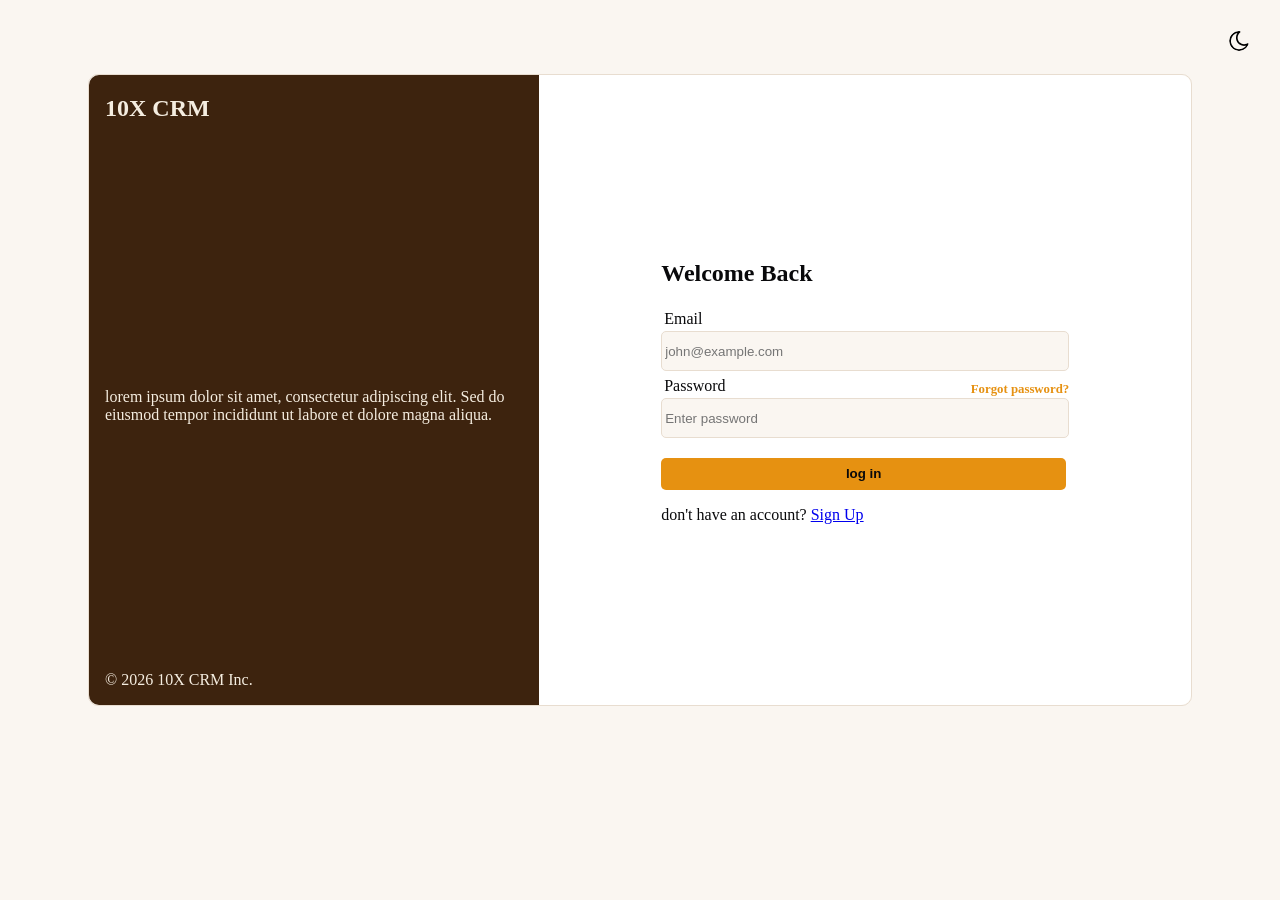
==== index.html @ f9faeac2 "(login) add the login page and all the validations needed" ====
<!DOCTYPE html>
<html lang="en">
<head>
    <meta charset="UTF-8">
    <meta name="viewport" content="width=device-width, initial-scale=1.0">
    <title>10x CRM</title>
    <link rel="stylesheet" href="./css/style.css">
</head>
<body class="light">
    <div id="theme-toggle">
        <a href="#">
            <img src="./assets/sleep-mode.svg" alt="theme icon" id="theme-icon">
        </a>
    </div>
    <main class="login-page">
        <!-- Left side -->
        <section class="left-section">
            <h1>10X CRM</h1>
            <p>lorem ipsum dolor sit amet, consectetur adipiscing elit. Sed do eiusmod tempor incididunt ut labore et dolore magna aliqua. </p>
            <span>© 2026 10X CRM Inc.</span>
        </section>
        <!-- Right side (form) -->
        <section class="form-section">

            <form id="login-form" novalidate>

                <h2>Welcome Back</h2>

                <div class="input-group">
                    <label for="email">Email</label>
                    <input
                        type="email"
                        id="email"
                        name="email"
                        placeholder="john@example.com"
                        required
                    >
                    <span class="error-message"></span>
                </div>

                <div class="input-group">
                    <div class="label-forgot">
                        <label for="password">Password</label>
                        <a href="#" class="forgot-pass">Forgot password?</a>
                    </div>
                    <input
                        type="password"
                        id="password"
                        name="password"
                        placeholder="Enter password"
                        required
                    >
                    <span class="error-message"></span>
                </div>

                <button type="submit">
                    log in
                </button>

                <p class="login-link">
                    don't have an account?
                    <a href="signup.html">Sign Up</a>
                </p>

            </form>

        </section>
    </main>

    <script src="./js/auth.js"></script>
    <script src="./js/login.js"></script>
    <script src="./js/theme.js"></script>
</body>
---- css/style.css ----
:root {
  --color-bg-light: #faf6f1;
  --color-bg-dark:#2c1a0e;
  --color-border-light:#E8DDD0;
  --color-border-dark: #1a0f08;
  --color-text-light:#f5ede0;
  --color-text-dark:#09090b;
  --color-accent:#e69111;
  --color-bg-card-light:#FFFFFF;
  --color-bg-card-dark:#3d230e;
  --color-hover-light:#3d241029;
  --color-hover-dark: #3d2410;
  --icon-size-light: 20px;
  --icon-size-dark: 40px;
  --icon-padding-light: 7px;
  --icon-padding-dark: 0px;
  --color-bg: var(--color-bg-light);
  --color-text: var(--color-text-dark);
  --color-border: var(--color-border-light);
  --color-bg2:var(--color-bg-card-dark);
  --color-text2:var(--color-text-light);
  --color-bg-card:var(--color-bg-card-light);
  --color-hover: var(--color-hover-light);
  --icon-size: var(--icon-size-light);
  --icon-padding: var(--icon-padding-light);
}

body.dark {
  --color-bg: var(--color-bg-dark);
  --color-text: var(--color-text-light);
  --color-border: var(--color-border-dark);
  --color-bg2:var(--color-border-dark);
  --color-text2:var(--color-text-light);
  --color-bg-card:var(--color-bg-card-dark);
  --color-hover: var(--color-hover-dark);
  --icon-size: var(--icon-size-dark);
  --icon-padding: var(--icon-padding-dark);
}

.login-page {
  display: flex;
  flex-direction: row;
  justify-content: center;
  border: 1px solid var(--color-border);
  border-radius: 10px;
  margin: 0 5rem;
  color: var(--color-text);
  height: 70vh;
}
.login-page section {
  display: flex;
  flex-direction: column;
}

.label-forgot {
  display: flex;
  flex-direction: row;
  justify-content: space-between;
}
.label-forgot .forgot-pass {
  color: var(--color-accent);
  text-decoration: none;
  font-size: 0.8rem;
  padding-top: 0.5rem;
  margin: 0;
  font-weight: 700;
}

body {
  background-color: var(--color-bg);
}

#theme-toggle {
  padding: 1rem;
}
#theme-toggle a {
  display: flex;
  justify-content: flex-end;
}
#theme-toggle a img {
  width: var(--icon-size);
  height: var(--icon-size);
  border-radius: 50%;
  padding: var(--icon-padding);
}
#theme-toggle a img:hover {
  cursor: pointer;
  background-color: var(--color-hover);
}

.signup-page {
  display: flex;
  flex-direction: row;
  justify-content: center;
  border: 1px solid var(--color-border);
  border-radius: 10px;
  margin: 0 5rem;
  color: var(--color-text);
  height: 85vh;
}
.signup-page section {
  display: flex;
  flex-direction: column;
}

.left-section {
  display: flex;
  background-color: var(--color-bg2);
  width: 100%;
  color: var(--color-text2);
  border-top-left-radius: 10px;
  border-bottom-left-radius: 10px;
  justify-content: space-between;
  padding-left: 1rem;
  flex: 4;
}
.left-section span {
  padding-bottom: 1rem;
}

.form-section {
  background-color: var(--color-bg-card);
  justify-content: center;
  align-items: center;
  border-top-right-radius: 10px;
  border-bottom-right-radius: 10px;
  flex: 6;
}
.form-section .input-group {
  display: flex;
  flex-direction: column;
}
.form-section .input-group input {
  height: 2rem;
  width: 400px;
  border: 1px solid var(--color-border);
  border-radius: 5px;
  background-color: var(--color-bg);
  padding: 3px;
  color: var(--color-text);
}
.form-section .input-group label {
  padding: 3px;
}
.form-section button {
  margin-top: 1rem;
  height: 2rem;
  width: 405px;
  border: none;
  border-radius: 5px;
  background-color: var(--color-accent);
  color: var(--color-text);
  font-weight: bold;
}
.form-section .error-message {
  color: red;
  font-size: 0.8rem;
  margin-top: 0.2rem;
}

.success-banner {
  position: absolute;
  top: 1rem;
  left: 50%;
  transform: translateX(-60%);
  font-size: 1.5rem;
  color: var(--color-text);
}

/*# sourceMappingURL=style.css.map */
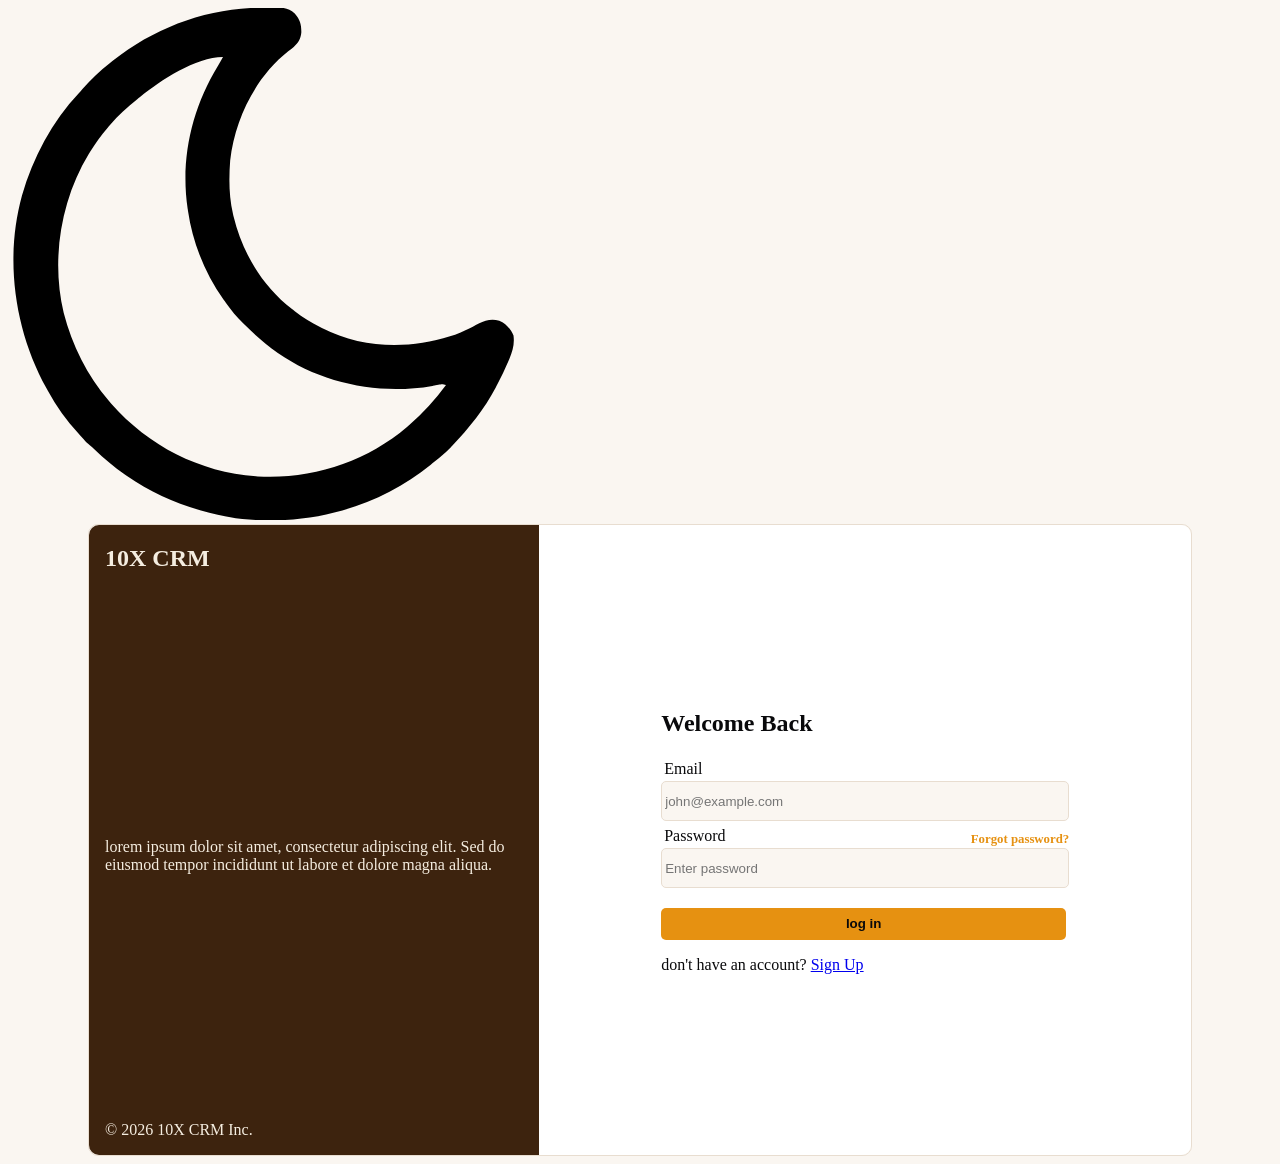
==== commit 62557de5: "fix theme toggle" ====
--- a/index.html
+++ b/index.html
@@ -7,8 +7,8 @@
     <link rel="stylesheet" href="./css/style.css">
 </head>
 <body class="light">
-    <div id="theme-toggle">
-        <a href="#">
+    <div>
+        <a href="#" id="theme-toggle">
             <img src="./assets/sleep-mode.svg" alt="theme icon" id="theme-icon">
         </a>
     </div>
--- a/css/style.css
+++ b/css/style.css
@@ -70,20 +70,21 @@
   background-color: var(--color-bg);
 }
 
-#theme-toggle {
+.theme-toggle-cont {
   padding: 1rem;
-}
-#theme-toggle a {
   display: flex;
   justify-content: flex-end;
 }
-#theme-toggle a img {
+.theme-toggle-cont #theme-toggle {
+  display: flex;
+}
+.theme-toggle-cont #theme-toggle img {
   width: var(--icon-size);
   height: var(--icon-size);
   border-radius: 50%;
   padding: var(--icon-padding);
 }
-#theme-toggle a img:hover {
+.theme-toggle-cont #theme-toggle img:hover {
   cursor: pointer;
   background-color: var(--color-hover);
 }
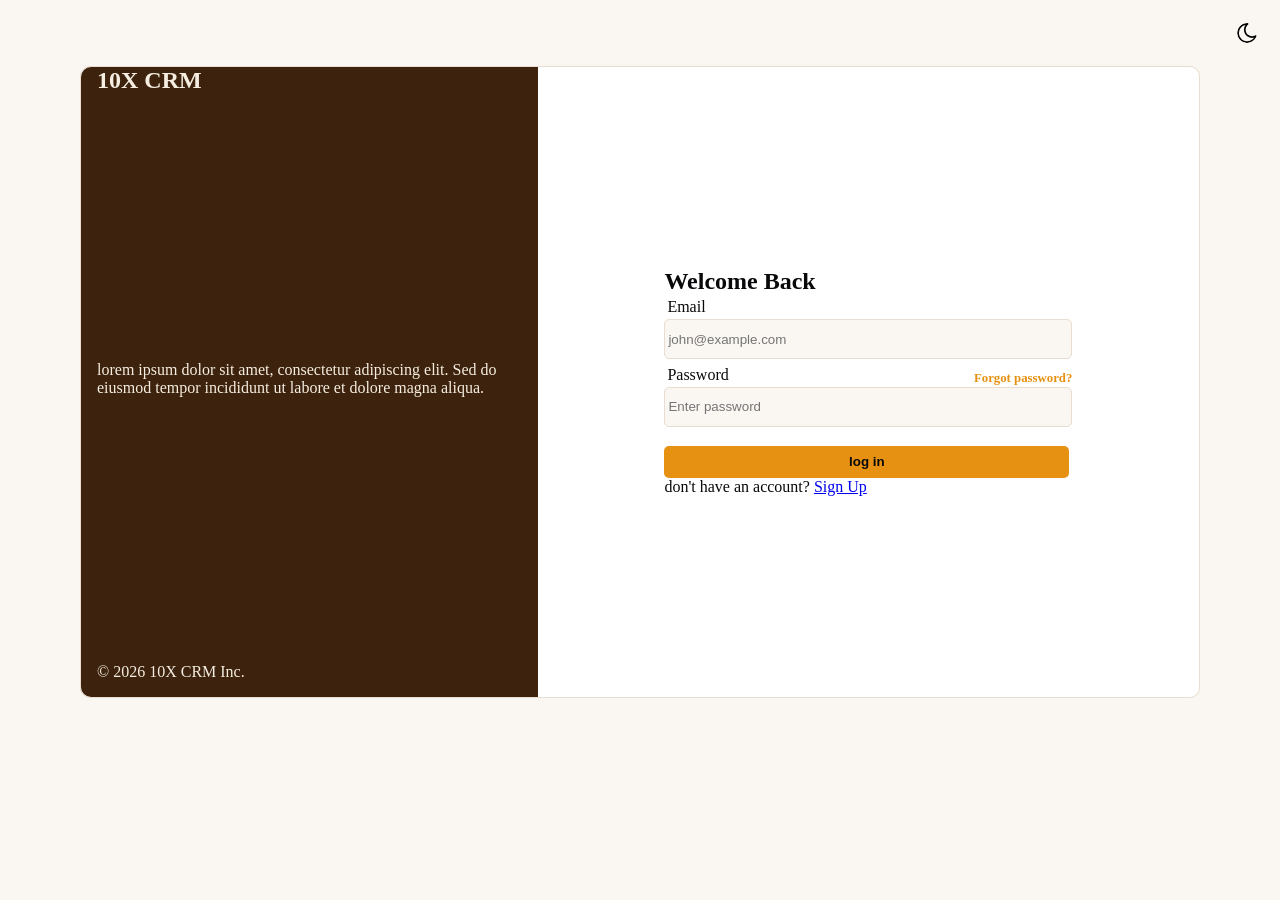
==== commit 52115615: "style aside and add functionalities" ====
--- a/index.html
+++ b/index.html
@@ -7,7 +7,7 @@
     <link rel="stylesheet" href="./css/style.css">
 </head>
 <body class="light">
-    <div>
+    <div class="theme-toggle-cont">
         <a href="#" id="theme-toggle">
             <img src="./assets/sleep-mode.svg" alt="theme icon" id="theme-icon">
         </a>
--- a/css/style.css
+++ b/css/style.css
@@ -37,6 +37,76 @@
   --icon-padding: var(--icon-padding-dark);
 }
 
+.content {
+  display: flex;
+  flex-direction: row;
+}
+
+.sidebar {
+  display: flex;
+  flex-direction: column;
+  justify-content: space-between;
+  align-items: center;
+  width: 20vw;
+  height: 100vh;
+  position: fixed;
+  background-color: var(--color-bg2);
+  color: var(--color-text2);
+}
+.sidebar .nav {
+  margin-top: 40px;
+}
+.sidebar .nav ul {
+  margin-top: 30px;
+  list-style: none;
+}
+.sidebar .nav ul a {
+  display: flex;
+  text-decoration: none;
+  color: var(--color-text2);
+  width: 200px;
+  justify-content: center;
+  padding: 5px;
+  border-radius: 5px;
+}
+.sidebar .nav ul .active {
+  background-color: var(--color-accent);
+}
+
+.main-content {
+  margin-left: 20vw;
+  width: 100vw;
+  height: auto;
+}
+
+.profile {
+  display: flex;
+  flex-direction: row;
+  justify-content: space-between;
+  width: 250px;
+  margin-bottom: 10px;
+}
+.profile .profile-letter {
+  height: 15px;
+  padding: 10px;
+  border-radius: 50%;
+  background-color: var(--color-accent);
+  transform: translateX(30px);
+}
+.profile .profile-info {
+  font-size: 14px;
+}
+.profile .logout {
+  background-color: transparent;
+  transform: translateX(-20px);
+  width: 40px;
+  border-radius: 10px;
+}
+.profile .logout img {
+  width: 20px;
+  height: 20px;
+}
+
 .login-page {
   display: flex;
   flex-direction: row;
@@ -168,4 +238,9 @@
   color: var(--color-text);
 }
 
+* {
+  padding: 0;
+  margin: 0;
+}
+
 /*# sourceMappingURL=style.css.map */
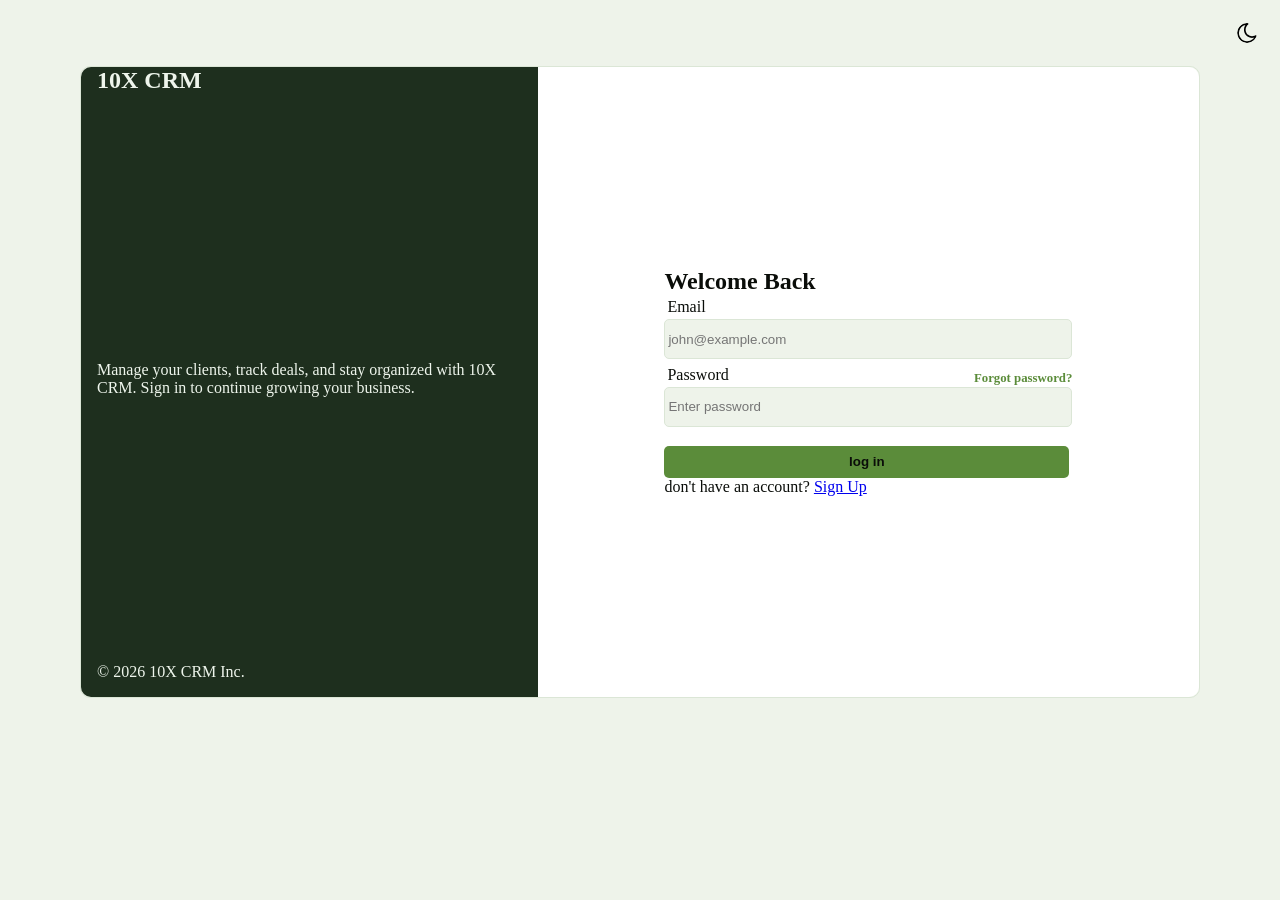
==== commit 17074af5: "Update paragraph text in login page" ====
--- a/index.html
+++ b/index.html
@@ -16,7 +16,7 @@
         <!-- Left side -->
         <section class="left-section">
             <h1>10X CRM</h1>
-            <p>lorem ipsum dolor sit amet, consectetur adipiscing elit. Sed do eiusmod tempor incididunt ut labore et dolore magna aliqua. </p>
+            <p>Manage your clients, track deals, and stay organized with 10X CRM. Sign in to continue growing your business.</p>
             <span>© 2026 10X CRM Inc.</span>
         </section>
         <!-- Right side (form) -->
@@ -70,4 +70,4 @@
     <script src="./js/auth.js"></script>
     <script src="./js/login.js"></script>
     <script src="./js/theme.js"></script>
-</body>+</body>
--- a/css/style.css
+++ b/css/style.css
@@ -1,15 +1,16 @@
 :root {
-  --color-bg-light: #faf6f1;
-  --color-bg-dark:#2c1a0e;
-  --color-border-light:#E8DDD0;
-  --color-border-dark: #1a0f08;
-  --color-text-light:#f5ede0;
-  --color-text-dark:#09090b;
-  --color-accent:#e69111;
-  --color-bg-card-light:#FFFFFF;
-  --color-bg-card-dark:#3d230e;
-  --color-hover-light:#3d241029;
-  --color-hover-dark: #3d2410;
+  --color-bg-light: #eef3ea;
+  --color-bg-dark: #213222;
+  --color-border-light: #dbe6d6;
+  --color-border-dark: #0c150d;
+  --color-text-light: #eef5ec;
+  --color-text-dark: #0a0d09;
+  --color-accent: #5b8c3a;
+  --color-bg-card-light: #ffffff;
+  --color-bg-card-dark: #1e2f1e;
+  --color-hover-light: #5b8c3a29;
+  --color-hover-dark: #24391f;
+  --color-search: rgb(109, 138, 97);
   --icon-size-light: 20px;
   --icon-size-dark: 40px;
   --icon-padding-light: 7px;
@@ -21,6 +22,7 @@
   --color-text2:var(--color-text-light);
   --color-bg-card:var(--color-bg-card-light);
   --color-hover: var(--color-hover-light);
+  --color-border2: #000;
   --icon-size: var(--icon-size-light);
   --icon-padding: var(--icon-padding-light);
 }
@@ -33,10 +35,230 @@
   --color-text2:var(--color-text-light);
   --color-bg-card:var(--color-bg-card-dark);
   --color-hover: var(--color-hover-dark);
+  --color-border2:#fff;
   --icon-size: var(--icon-size-dark);
   --icon-padding: var(--icon-padding-dark);
 }
 
+.page-header {
+  display: flex;
+  flex-direction: row;
+  justify-content: space-between;
+  align-items: center;
+  height: 80px;
+  padding: 10px;
+}
+.page-header button {
+  height: 40px;
+  width: 90px;
+  background-color: var(--color-bg2);
+  border: 1px solid var(--color-border);
+  border-radius: 8px;
+  padding: 5px;
+  color: var(--color-text2);
+}
+
+button {
+  cursor: pointer;
+}
+
+.toolbar {
+  display: flex;
+  flex-direction: row;
+  align-items: center;
+  justify-content: space-around;
+  background-color: var(--color-search);
+  margin: 5px;
+  border-radius: 5px;
+}
+.toolbar input {
+  width: 300px;
+  height: 20px;
+  border-radius: 5px;
+  border: 1px solid var(--color-border);
+  padding: 5px;
+  background-color: var(--color-bg);
+}
+.toolbar .filter-chips {
+  display: flex;
+  flex-direction: row;
+  padding: 10px;
+  border-radius: 5px;
+  gap: 5px;
+}
+.toolbar .filter-chips .chip, .toolbar .filter-chips div {
+  background-color: var(--color-bg);
+  border-radius: 7px;
+  padding: 5px;
+  border: 1px solid var(--color-border);
+  cursor: pointer;
+  color: var(--color-text);
+}
+.toolbar .filter-chips .chip.active, .toolbar .filter-chips div.active {
+  background-color: var(--color-accent);
+}
+.toolbar select {
+  height: 30px;
+  padding: 5px;
+  background-color: var(--color-bg);
+  color: var(--color-text);
+  border-radius: 5px;
+}
+
+.client-list {
+  display: flex;
+  flex-direction: row;
+  justify-content: center;
+  flex: 1;
+  flex-wrap: wrap;
+  gap: 20px;
+  margin-left: 10px;
+  margin-top: 15px;
+}
+.client-list .client-card {
+  display: flex;
+  flex-direction: column;
+  justify-content: center;
+  align-items: center;
+  background-color: var(--color-bg2);
+  color: var(--color-text2);
+  border-radius: 10px;
+  padding: 5px;
+  width: 250px;
+}
+.client-list .client-card .card-actions .status-select {
+  margin: 7px;
+  padding: 2px;
+  background-color: var(--color-bg);
+  border-radius: 5px;
+  color: var(--color-text);
+}
+.client-list .client-card .card-actions .delete-btn {
+  margin: 7px;
+  padding: 5px;
+  background-color: var(--color-bg);
+  border-radius: 5px;
+  border: 1px solid var(--color-border);
+  color: var(--color-text);
+}
+
+#add-client-modal[hidden] {
+  display: none;
+}
+#add-client-modal {
+  display: flex;
+  justify-content: center;
+  top: 80px;
+  height: 500px;
+}
+#add-client-modal .modal-close {
+  transform: translateX(-200px);
+  padding: 7px;
+}
+#add-client-modal .field-error {
+  color: red;
+}
+
+.modal {
+  position: fixed;
+  top: 200px;
+  right: 40px;
+  background-color: var(--color-bg2);
+  color: var(--color-text2);
+  border-radius: 10px;
+  padding: 5px;
+  width: 70%;
+}
+.modal .modal-backdrop {
+  position: fixed;
+  inset: 0;
+  background-color: rgba(0, 0, 0, 0.5);
+  z-index: 1;
+}
+.modal .modal-content {
+  position: relative;
+  z-index: 2;
+}
+.modal .modal-close {
+  padding: 5px;
+  border: none;
+  border-radius: 5px;
+  color: var(--color-text);
+  background-color: var(--color-bg);
+  margin: 5px;
+  cursor: pointer;
+}
+.modal .details-header {
+  display: flex;
+  flex-direction: row;
+  justify-content: space-around;
+  padding: 10px;
+}
+.modal .notes-section {
+  display: flex;
+  flex-direction: row;
+  justify-content: space-around;
+  align-items: center;
+}
+.modal input, .modal button, .modal select {
+  background-color: var(--color-bg);
+  color: var(--color-text);
+  border: none;
+  border-radius: 5px;
+  padding: 5px;
+}
+.modal form {
+  display: flex;
+  flex-direction: column;
+  gap: 5px;
+  justify-content: space-around;
+  height: 400px;
+}
+.modal form button {
+  height: 20px;
+  padding: 5px;
+  width: 100px;
+}
+.modal form input, .modal form select {
+  width: 400px;
+  padding: 7px;
+}
+.modal form label {
+  font-size: 15px;
+  padding: 0;
+}
+.modal {
+  animation: toast-in 0.25s ease-in;
+}
+
+#toast-container:empty {
+  padding: 0;
+  background-color: transparent;
+  width: 0;
+}
+#toast-container {
+  position: fixed;
+  top: 25px;
+  left: 255px;
+  padding: 10px;
+  background-color: var(--color-bg2);
+  color: var(--color-text2);
+  border: none;
+  border-radius: 5px;
+  width: 70%;
+  animation: toast-in 0.25s ease-in;
+}
+
+@keyframes toast-in {
+  from {
+    opacity: 0;
+    transform: translateY(-15px);
+  }
+  to {
+    opacity: 1;
+    transform: translateY(0);
+  }
+}
 .content {
   display: flex;
   flex-direction: row;
@@ -56,6 +278,11 @@
 .sidebar .nav {
   margin-top: 40px;
 }
+.sidebar .nav a {
+  text-decoration: none;
+  cursor: pointer;
+  color: var(--color-accent);
+}
 .sidebar .nav ul {
   margin-top: 30px;
   list-style: none;
@@ -71,12 +298,6 @@
 }
 .sidebar .nav ul .active {
   background-color: var(--color-accent);
-}
-
-.main-content {
-  margin-left: 20vw;
-  width: 100vw;
-  height: auto;
 }
 
 .profile {
@@ -105,6 +326,107 @@
 .profile .logout img {
   width: 20px;
   height: 20px;
+}
+
+.main-content {
+  margin-left: 20vw;
+  width: 100vw;
+  height: auto;
+  color: var(--color-text);
+}
+
+.heading {
+  display: flex;
+  flex-direction: row;
+  justify-content: space-between;
+}
+.heading .clock {
+  margin: 10px;
+  font-size: 20px;
+  background-color: var(--color-bg2);
+  padding: 10px;
+  border-radius: 10px;
+  color: var(--color-text2);
+}
+
+.stat-cards, .pipeline-stages {
+  display: flex;
+  flex-direction: row;
+  gap: 7px;
+  flex-wrap: wrap;
+}
+.stat-cards .stat-card, .pipeline-stages .stat-card {
+  display: flex;
+  flex-direction: column;
+  justify-content: center;
+  align-items: center;
+  flex: 1;
+  height: 100px;
+  background-color: var(--color-bg2);
+  border-radius: 10px;
+  margin: 0 5px;
+  color: var(--color-text2);
+}
+
+.stage {
+  display: flex;
+  flex-direction: column;
+  justify-content: center;
+  align-items: center;
+  color: var(--color-text2);
+  height: 100px;
+  width: 200px;
+  background-color: var(--color-bg2);
+  border-radius: 10px;
+  margin: 0 10px;
+}
+
+.overview-cont {
+  display: flex;
+  flex-direction: row;
+  gap: 7px;
+}
+
+.pipeline-overview {
+  flex: 1;
+}
+.pipeline-overview h2 {
+  margin: 10px;
+}
+
+.recent-clients {
+  flex: 1;
+}
+.recent-clients h2 {
+  margin: 10px;
+}
+
+.recents-header, .client-row {
+  display: grid;
+  grid-template-columns: 2fr 3fr 1fr 1fr;
+  align-items: center;
+  padding: 12px 16px;
+}
+
+.recents-header {
+  border-bottom: 1px solid var(--color-border2);
+}
+
+.client-row {
+  background-color: var(--color-bg2);
+  margin-top: 5px;
+  margin-right: 5px;
+  border-radius: 10px;
+  color: var(--color-text2);
+}
+
+.view-all-link {
+  display: flex;
+  justify-content: flex-end;
+  text-decoration: none;
+  color: var(--color-text);
+  padding-top: 7px;
+  padding-right: 10px;
 }
 
 .login-page {
@@ -136,6 +458,74 @@
   font-weight: 700;
 }
 
+.profile-container {
+  display: flex;
+  flex-direction: row;
+  justify-content: space-around;
+}
+.profile-container .info-block {
+  display: flex;
+  flex-direction: column;
+  gap: 2rem;
+  background-color: var(--color-hover);
+  padding: 4rem 4rem 6rem 4rem;
+  border-radius: 10px;
+  color: var(--color-text);
+  font-size: 22px;
+  max-height: 200px;
+}
+.profile-container .info-block .user-info {
+  display: flex;
+  flex-direction: row;
+  align-items: center;
+}
+.profile-container .info-block .user-info .avatar {
+  display: inline-block;
+  background-color: var(--color-accent);
+  padding: 10px;
+  border-radius: 50%;
+  margin: 5px;
+}
+.profile-container .edit-profile-form, .profile-container .change-password-form, .profile-container .reset-data-section {
+  display: flex;
+  flex-direction: column;
+  margin-bottom: 30px;
+  gap: 2rem;
+  background-color: var(--color-hover);
+  padding: 4rem 4rem 6rem 4rem;
+  border-radius: 10px;
+  color: var(--color-text);
+}
+.profile-container .edit-profile-form .form-group, .profile-container .change-password-form .form-group, .profile-container .reset-data-section .form-group {
+  display: flex;
+  flex-direction: column;
+  padding-left: 0;
+}
+.profile-container .edit-profile-form .form-group input, .profile-container .change-password-form .form-group input, .profile-container .reset-data-section .form-group input {
+  width: 450px;
+  height: 30px;
+  border-radius: 5px;
+  border: 1px solid var(--color-border);
+  padding-left: 5px;
+  margin: 5px 0;
+}
+.profile-container .edit-profile-form h3, .profile-container .change-password-form h3, .profile-container .reset-data-section h3 {
+  margin: 10px 0;
+}
+.profile-container .edit-profile-form button, .profile-container .change-password-form button, .profile-container .reset-data-section button {
+  padding: 7px;
+  max-width: 200px;
+  margin: 5px;
+  background-color: var(--color-bg);
+  color: var(--color-text);
+  border: 1px solid var(--color-border);
+  border-radius: 5px;
+}
+.profile-container .error-message {
+  color: red;
+  font-size: 14px;
+}
+
 body {
   background-color: var(--color-bg);
 }
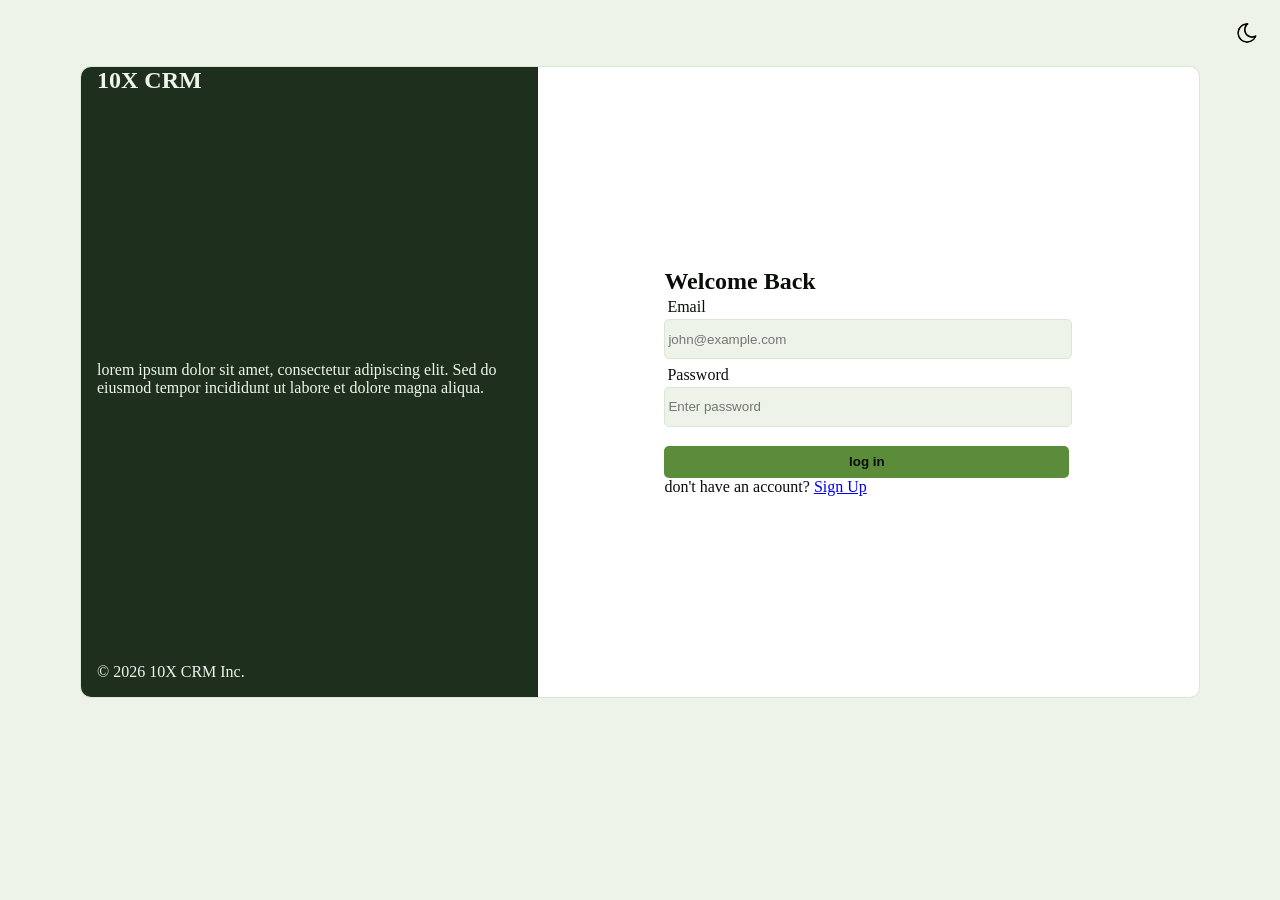
==== commit b048103e: "fix final errors" ====
--- a/index.html
+++ b/index.html
@@ -16,7 +16,7 @@
         <!-- Left side -->
         <section class="left-section">
             <h1>10X CRM</h1>
-            <p>Manage your clients, track deals, and stay organized with 10X CRM. Sign in to continue growing your business.</p>
+            <p>lorem ipsum dolor sit amet, consectetur adipiscing elit. Sed do eiusmod tempor incididunt ut labore et dolore magna aliqua. </p>
             <span>© 2026 10X CRM Inc.</span>
         </section>
         <!-- Right side (form) -->
@@ -39,10 +39,7 @@
                 </div>
 
                 <div class="input-group">
-                    <div class="label-forgot">
-                        <label for="password">Password</label>
-                        <a href="#" class="forgot-pass">Forgot password?</a>
-                    </div>
+                    <label for="password">Password</label>
                     <input
                         type="password"
                         id="password"
@@ -70,4 +67,4 @@
     <script src="./js/auth.js"></script>
     <script src="./js/login.js"></script>
     <script src="./js/theme.js"></script>
-</body>
+</body>
--- a/css/style.css
+++ b/css/style.css
@@ -303,7 +303,7 @@
 .profile {
   display: flex;
   flex-direction: row;
-  justify-content: space-between;
+  justify-content: space-around;
   width: 250px;
   margin-bottom: 10px;
 }
@@ -312,10 +312,10 @@
   padding: 10px;
   border-radius: 50%;
   background-color: var(--color-accent);
-  transform: translateX(30px);
-}
-.profile .profile-info {
-  font-size: 14px;
+}
+.profile #profile-name {
+  transform: translateX(-40px);
+  align-self: center;
 }
 .profile .logout {
   background-color: transparent;
@@ -444,20 +444,6 @@
   flex-direction: column;
 }
 
-.label-forgot {
-  display: flex;
-  flex-direction: row;
-  justify-content: space-between;
-}
-.label-forgot .forgot-pass {
-  color: var(--color-accent);
-  text-decoration: none;
-  font-size: 0.8rem;
-  padding-top: 0.5rem;
-  margin: 0;
-  font-weight: 700;
-}
-
 .profile-container {
   display: flex;
   flex-direction: row;
@@ -468,7 +454,7 @@
   flex-direction: column;
   gap: 2rem;
   background-color: var(--color-hover);
-  padding: 4rem 4rem 6rem 4rem;
+  padding: 4rem 2rem;
   border-radius: 10px;
   color: var(--color-text);
   font-size: 22px;
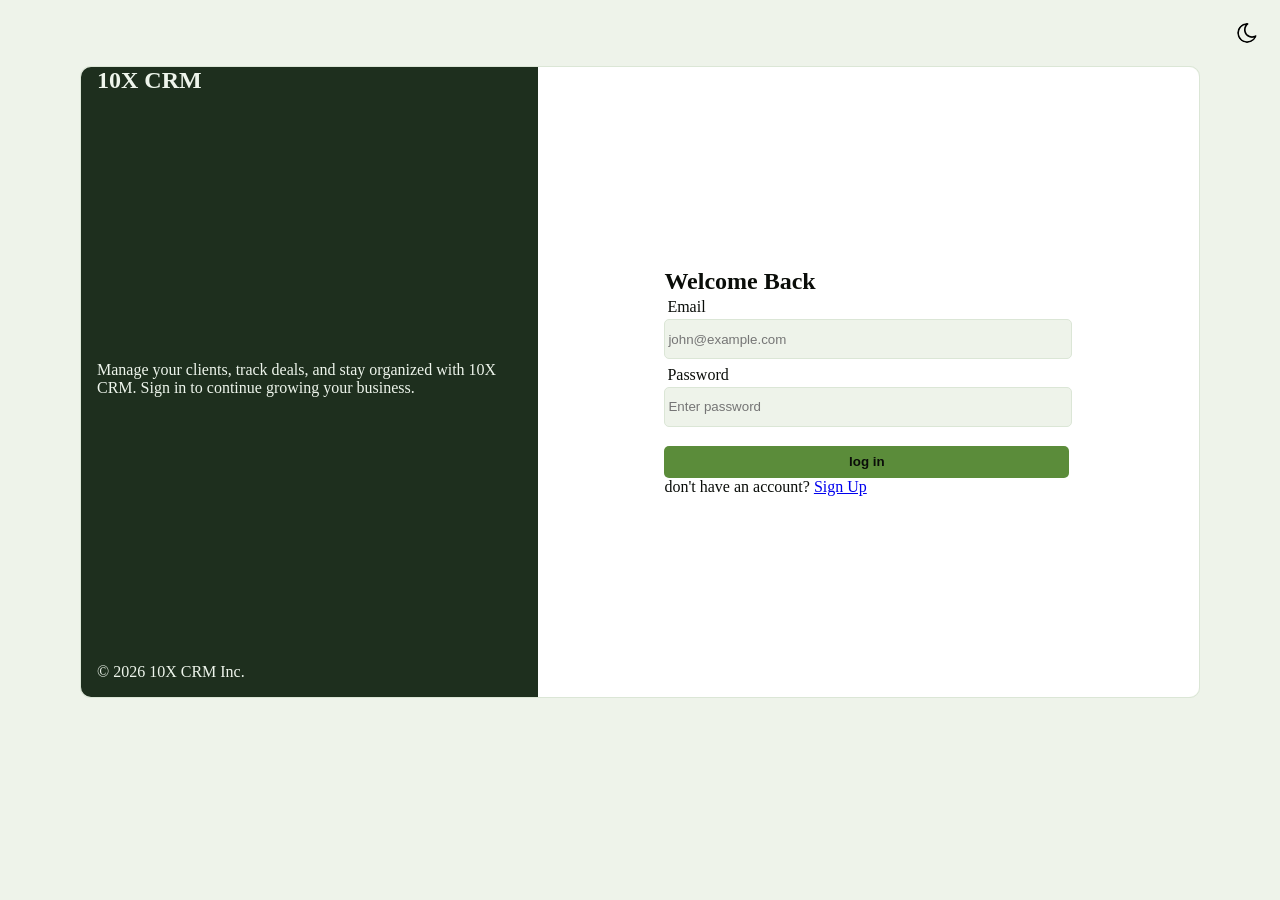
==== commit 3d757386: "Merge branch 'main' of https://github.com/tiko345/10x-crm-Tinatin-Gafrindashvili" ====
--- a/index.html
+++ b/index.html
@@ -16,7 +16,7 @@
         <!-- Left side -->
         <section class="left-section">
             <h1>10X CRM</h1>
-            <p>lorem ipsum dolor sit amet, consectetur adipiscing elit. Sed do eiusmod tempor incididunt ut labore et dolore magna aliqua. </p>
+            <p>Manage your clients, track deals, and stay organized with 10X CRM. Sign in to continue growing your business.</p>
             <span>© 2026 10X CRM Inc.</span>
         </section>
         <!-- Right side (form) -->
@@ -67,4 +67,4 @@
     <script src="./js/auth.js"></script>
     <script src="./js/login.js"></script>
     <script src="./js/theme.js"></script>
-</body>+</body>
